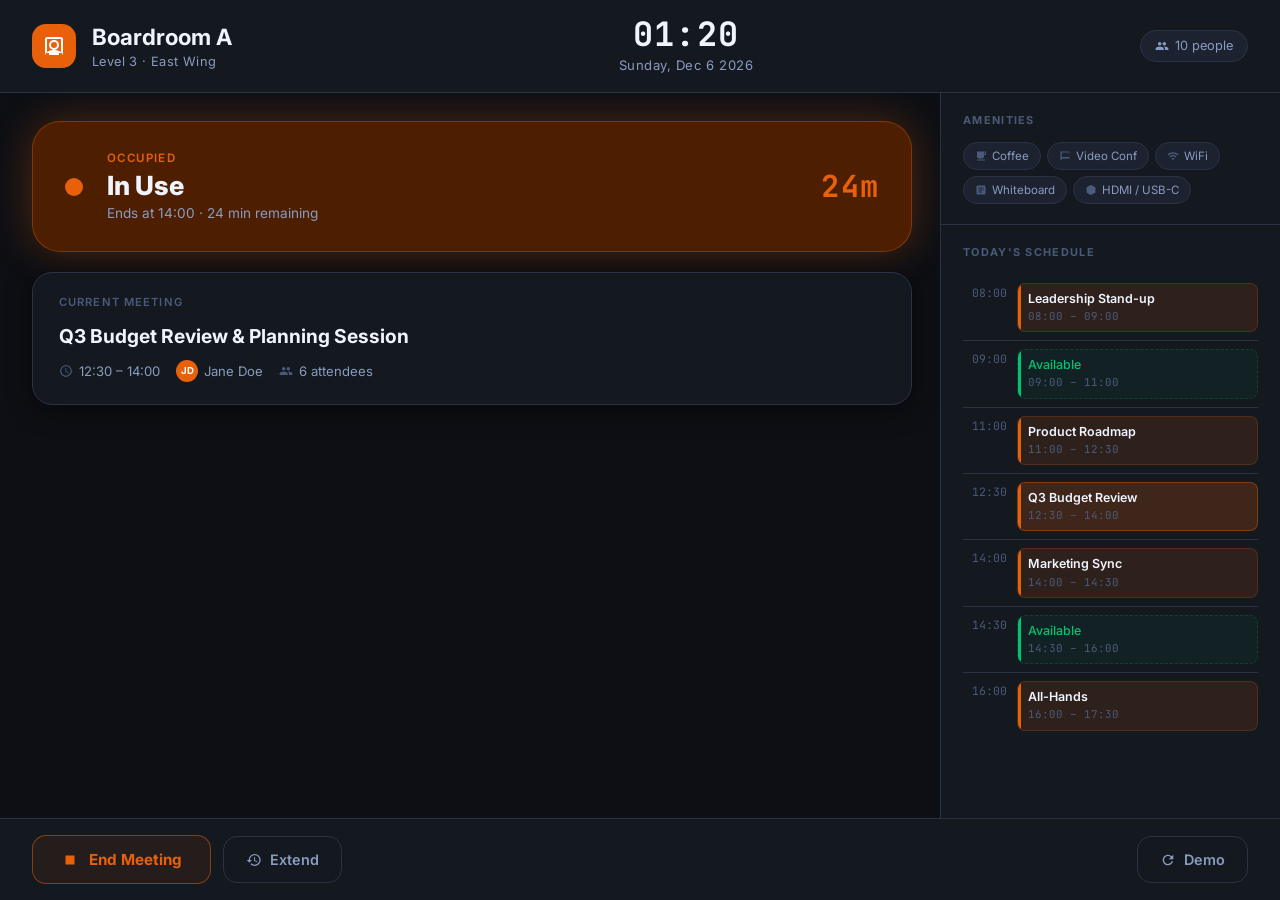
==== room-booking-standalone.html @ ab17bc0b "Add self-contained standalone room booking HTML Single file with all CSS inlined — can be opened dir" ====
<!DOCTYPE html>
<html lang="en">
<head>
  <meta charset="UTF-8" />
  <meta name="viewport" content="width=1280, initial-scale=1.0" />
  <title>Room Booking — Q-SYS Touch Panel</title>
  <link rel="preconnect" href="https://fonts.googleapis.com" />
  <link href="https://fonts.googleapis.com/css2?family=Inter:wght@400;500;600;700;800&family=JetBrains+Mono:wght@400;700&display=swap" rel="stylesheet" />
  <style>
/* ============================================================
   Q-SYS Touch Panel — Room Booking UI
   Target: 10" landscape panel (1280 × 800 typical)
   ============================================================ */

*, *::before, *::after {
  box-sizing: border-box;
  margin: 0;
  padding: 0;
  -webkit-tap-highlight-color: transparent;
  user-select: none;
}

:root {
  --brand:          #e8610a;
  --brand-dark:     #b84b00;
  --available:      #00c471;
  --available-dim:  #004d2c;
  --occupied:       #e8610a;
  --occupied-dim:   #4d1f00;
  --soon:           #f5a623;
  --soon-dim:       #4d3000;
  --bg:             #0d0f14;
  --surface:        #14181f;
  --surface-2:      #1c2230;
  --border:         #2a3345;
  --border-light:   #3a4860;
  --text-primary:   #f0f4ff;
  --text-secondary: #8a9bc0;
  --text-muted:     #4a5a7a;
  --radius-sm:  8px;
  --radius-md:  14px;
  --radius-lg:  20px;
  --radius-xl:  28px;
  --shadow-card: 0 4px 24px rgba(0,0,0,.5);
  --shadow-glow-avail: 0 0 40px rgba(0,196,113,.25);
  --shadow-glow-occ:   0 0 40px rgba(232,97,10,.30);
  --shadow-glow-soon:  0 0 40px rgba(245,166,35,.25);
  --font: 'Inter','Segoe UI',system-ui,sans-serif;
  --font-mono: 'JetBrains Mono','Fira Code','Consolas',monospace;
}

html, body {
  width: 100%; height: 100%;
  overflow: hidden;
  background: var(--bg);
  font-family: var(--font);
  color: var(--text-primary);
  font-size: 16px;
  line-height: 1.4;
}

/* ── Layout ── */
.panel {
  display: grid;
  grid-template-rows: auto 1fr auto;
  grid-template-columns: 1fr 340px;
  grid-template-areas: "header header" "main sidebar" "actions actions";
  height: 100vh;
  max-width: 1280px;
  margin: 0 auto;
}

/* ── Header ── */
.panel-header {
  grid-area: header;
  display: flex;
  align-items: center;
  justify-content: space-between;
  padding: 18px 32px;
  background: var(--surface);
  border-bottom: 1px solid var(--border);
  gap: 24px;
}
.header-room { display: flex; align-items: center; gap: 16px; min-width: 0; }
.room-icon {
  width: 44px; height: 44px;
  border-radius: var(--radius-md);
  background: var(--brand);
  display: flex; align-items: center; justify-content: center;
  flex-shrink: 0;
}
.room-icon svg { width: 24px; height: 24px; fill: #fff; }
.room-name {
  font-size: 1.4rem; font-weight: 700;
  color: var(--text-primary);
  white-space: nowrap; overflow: hidden; text-overflow: ellipsis;
}
.room-floor { font-size: .8rem; color: var(--text-secondary); margin-top: 1px; letter-spacing: .03em; }
.header-center { flex: 1; text-align: center; }
.header-time {
  font-size: 2.1rem; font-weight: 700;
  font-family: var(--font-mono);
  color: var(--text-primary);
  letter-spacing: .04em; line-height: 1;
}
.header-date { font-size: .82rem; color: var(--text-secondary); margin-top: 4px; letter-spacing: .04em; }
.header-meta { display: flex; align-items: center; gap: 12px; }
.capacity-badge {
  display: flex; align-items: center; gap: 6px;
  background: var(--surface-2); border: 1px solid var(--border);
  border-radius: 999px; padding: 6px 14px;
  font-size: .8rem; color: var(--text-secondary);
}
.capacity-badge svg { width: 14px; height: 14px; fill: var(--text-secondary); }

/* ── Main ── */
.panel-main {
  grid-area: main;
  display: flex; flex-direction: column;
  padding: 28px 28px 20px 32px;
  gap: 20px; overflow: hidden;
}

/* ── Status card ── */
.status-card {
  border-radius: var(--radius-xl);
  padding: 28px 32px;
  display: flex; align-items: center; gap: 24px;
  transition: box-shadow .4s ease, background .4s ease;
}
.status-card.available {
  background: var(--available-dim);
  border: 1.5px solid rgba(0,196,113,.35);
  box-shadow: var(--shadow-glow-avail);
}
.status-card.occupied {
  background: var(--occupied-dim);
  border: 1.5px solid rgba(232,97,10,.35);
  box-shadow: var(--shadow-glow-occ);
}
.status-card.soon {
  background: var(--soon-dim);
  border: 1.5px solid rgba(245,166,35,.35);
  box-shadow: var(--shadow-glow-soon);
}
.status-dot {
  width: 18px; height: 18px;
  border-radius: 50%; flex-shrink: 0;
  animation: pulse-ring 2s ease-in-out infinite;
}
.status-card.available .status-dot { background: var(--available); }
.status-card.occupied  .status-dot { background: var(--occupied); animation: none; }
.status-card.soon      .status-dot { background: var(--soon); }
@keyframes pulse-ring {
  0%   { box-shadow: 0 0 0 0   rgba(0,196,113,.5); }
  70%  { box-shadow: 0 0 0 10px rgba(0,196,113,0);  }
  100% { box-shadow: 0 0 0 0   rgba(0,196,113,.5); }
}
.status-text-group { flex: 1; }
.status-label {
  font-size: .72rem; font-weight: 600;
  letter-spacing: .12em; text-transform: uppercase; margin-bottom: 4px;
}
.status-card.available .status-label { color: var(--available); }
.status-card.occupied  .status-label { color: var(--occupied);  }
.status-card.soon      .status-label { color: var(--soon);      }
.status-title  { font-size: 1.65rem; font-weight: 800; color: var(--text-primary); line-height: 1.15; }
.status-subtitle { font-size: .85rem; color: var(--text-secondary); margin-top: 4px; }
.status-timer {
  font-family: var(--font-mono);
  font-size: 1.9rem; font-weight: 700;
  letter-spacing: .04em; flex-shrink: 0;
}
.status-card.available .status-timer { color: var(--available); }
.status-card.occupied  .status-timer { color: var(--occupied);  }
.status-card.soon      .status-timer { color: var(--soon);      }

/* ── Meeting card ── */
.meeting-card {
  background: var(--surface);
  border: 1px solid var(--border);
  border-radius: var(--radius-lg);
  padding: 22px 26px;
  box-shadow: var(--shadow-card);
}
.meeting-card-label {
  font-size: .7rem; font-weight: 600;
  letter-spacing: .1em; text-transform: uppercase;
  color: var(--text-muted); margin-bottom: 12px;
}
.meeting-title {
  font-size: 1.2rem; font-weight: 700;
  color: var(--text-primary); margin-bottom: 8px;
  display: -webkit-box;
  -webkit-line-clamp: 2; -webkit-box-orient: vertical; overflow: hidden;
}
.meeting-meta { display: flex; flex-wrap: wrap; gap: 16px; margin-top: 10px; }
.meeting-meta-item { display: flex; align-items: center; gap: 6px; font-size: .82rem; color: var(--text-secondary); }
.meeting-meta-item svg { width: 14px; height: 14px; fill: var(--text-muted); flex-shrink: 0; }
.organizer-avatar {
  width: 22px; height: 22px; border-radius: 50%;
  background: var(--brand);
  display: flex; align-items: center; justify-content: center;
  font-size: .6rem; font-weight: 700; color: #fff; flex-shrink: 0;
}

/* ── Quick-book ── */
.quick-book { display: flex; flex-direction: column; gap: 10px; }
.quick-book-label {
  font-size: .72rem; font-weight: 600;
  letter-spacing: .1em; text-transform: uppercase;
  color: var(--text-muted); margin-bottom: 2px;
}
.quick-book-row { display: flex; gap: 10px; }
.btn-quick {
  flex: 1; padding: 16px 10px;
  border: 1.5px solid var(--border);
  border-radius: var(--radius-md);
  background: var(--surface);
  color: var(--text-primary);
  font-family: var(--font); font-size: .9rem; font-weight: 600;
  cursor: pointer;
  transition: background .15s, border-color .15s, transform .1s;
  display: flex; flex-direction: column; align-items: center; gap: 4px; line-height: 1.2;
}
.btn-quick .btn-duration { font-size: 1.25rem; font-weight: 800; color: var(--brand); }
.btn-quick:hover  { background: var(--surface-2); border-color: var(--brand); }
.btn-quick:active { transform: scale(.97); background: rgba(232,97,10,.12); }

/* ── Actions bar ── */
.panel-actions {
  grid-area: actions;
  display: flex; align-items: center; gap: 12px;
  padding: 16px 32px;
  background: var(--surface);
  border-top: 1px solid var(--border);
}
.btn-primary {
  display: flex; align-items: center; gap: 10px;
  padding: 14px 28px; border-radius: var(--radius-md);
  border: none; background: var(--brand); color: #fff;
  font-family: var(--font); font-size: .95rem; font-weight: 700;
  cursor: pointer;
  transition: background .15s, transform .1s;
  white-space: nowrap;
}
.btn-primary svg { width: 18px; height: 18px; fill: #fff; }
.btn-primary:hover  { background: var(--brand-dark); }
.btn-primary:active { transform: scale(.97); }

.btn-danger {
  display: flex; align-items: center; gap: 10px;
  padding: 14px 28px; border-radius: var(--radius-md);
  border: 1.5px solid rgba(232,97,10,.5);
  background: rgba(232,97,10,.08); color: var(--occupied);
  font-family: var(--font); font-size: .95rem; font-weight: 700;
  cursor: pointer;
  transition: background .15s, border-color .15s, transform .1s;
  white-space: nowrap;
}
.btn-danger svg { width: 18px; height: 18px; fill: currentColor; }
.btn-danger:hover  { background: rgba(232,97,10,.18); border-color: var(--occupied); }
.btn-danger:active { transform: scale(.97); }

.btn-ghost {
  display: flex; align-items: center; gap: 8px;
  padding: 14px 22px; border-radius: var(--radius-md);
  border: 1.5px solid var(--border);
  background: transparent; color: var(--text-secondary);
  font-family: var(--font); font-size: .9rem; font-weight: 600;
  cursor: pointer;
  transition: background .15s, border-color .15s, color .15s;
  white-space: nowrap;
}
.btn-ghost svg { width: 16px; height: 16px; fill: currentColor; }
.btn-ghost:hover { background: var(--surface-2); border-color: var(--border-light); color: var(--text-primary); }
.actions-spacer { flex: 1; }

/* ── Sidebar ── */
.panel-sidebar {
  grid-area: sidebar;
  display: flex; flex-direction: column;
  border-left: 1px solid var(--border);
  background: var(--surface); overflow: hidden;
}
.sidebar-section { padding: 20px 22px; border-bottom: 1px solid var(--border); }
.sidebar-section:last-child { border-bottom: none; flex: 1; overflow-y: auto; }
.sidebar-section-title {
  font-size: .68rem; font-weight: 700;
  letter-spacing: .12em; text-transform: uppercase;
  color: var(--text-muted); margin-bottom: 14px;
}

/* ── Timeline ── */
.timeline { display: flex; flex-direction: column; position: relative; }
.timeline-slot {
  display: flex; align-items: flex-start; gap: 10px;
  padding: 8px 0; position: relative;
}
.timeline-slot + .timeline-slot { border-top: 1px solid var(--border); }
.timeline-time {
  font-family: var(--font-mono); font-size: .72rem;
  color: var(--text-muted); width: 44px; flex-shrink: 0;
  padding-top: 2px; text-align: right;
}
.timeline-bar-wrap { flex: 1; }
.timeline-event {
  border-radius: var(--radius-sm);
  padding: 7px 10px;
  display: flex; flex-direction: column; gap: 2px;
  position: relative; overflow: hidden;
}
.timeline-event::before {
  content: ''; position: absolute;
  left: 0; top: 0; bottom: 0; width: 3px;
  border-radius: 4px 0 0 4px;
}
.timeline-event.ev-occupied {
  background: rgba(232,97,10,.12);
  border: 1px solid rgba(232,97,10,.2);
}
.timeline-event.ev-occupied::before { background: var(--occupied); }
.timeline-event.ev-current {
  background: rgba(232,97,10,.2);
  border: 1px solid rgba(232,97,10,.4);
}
.timeline-event.ev-current::before { background: var(--occupied); }
.timeline-event.ev-available {
  background: rgba(0,196,113,.06);
  border: 1px dashed rgba(0,196,113,.2);
}
.timeline-event.ev-available::before { background: var(--available); }
.timeline-event-title { font-size: .78rem; font-weight: 600; color: var(--text-primary); line-height: 1.3; }
.timeline-event.ev-available .timeline-event-title { color: var(--available); font-weight: 500; }
.timeline-event-time { font-size: .68rem; color: var(--text-muted); font-family: var(--font-mono); }

/* ── Amenities ── */
.amenities { display: flex; flex-wrap: wrap; gap: 6px; }
.amenity-chip {
  display: flex; align-items: center; gap: 5px;
  background: var(--surface-2); border: 1px solid var(--border);
  border-radius: 999px; padding: 5px 11px;
  font-size: .72rem; color: var(--text-secondary);
}
.amenity-chip svg { width: 12px; height: 12px; fill: var(--text-muted); }

/* ── Modal ── */
.modal-overlay {
  position: fixed; inset: 0;
  background: rgba(0,0,0,.7);
  backdrop-filter: blur(6px);
  display: flex; align-items: center; justify-content: center;
  z-index: 100; opacity: 0; pointer-events: none;
  transition: opacity .2s;
}
.modal-overlay.open { opacity: 1; pointer-events: all; }
.modal {
  background: var(--surface);
  border: 1px solid var(--border-light);
  border-radius: var(--radius-xl);
  padding: 36px 40px; width: 480px; max-width: 90vw;
  box-shadow: 0 24px 80px rgba(0,0,0,.6);
  transform: translateY(12px) scale(.97);
  transition: transform .2s;
}
.modal-overlay.open .modal { transform: translateY(0) scale(1); }
.modal-title { font-size: 1.3rem; font-weight: 800; color: var(--text-primary); margin-bottom: 6px; }
.modal-sub { font-size: .85rem; color: var(--text-secondary); margin-bottom: 28px; }
.duration-picker {
  display: grid; grid-template-columns: repeat(3,1fr); gap: 10px; margin-bottom: 28px;
}
.duration-btn {
  padding: 18px 10px; border-radius: var(--radius-md);
  border: 1.5px solid var(--border);
  background: var(--surface-2); color: var(--text-primary);
  font-family: var(--font); font-size: .85rem; font-weight: 600;
  cursor: pointer;
  display: flex; flex-direction: column; align-items: center; gap: 4px;
  transition: background .15s, border-color .15s;
}
.duration-btn .dur-num { font-size: 1.5rem; font-weight: 800; color: var(--brand); }
.duration-btn.selected, .duration-btn:hover { border-color: var(--brand); background: rgba(232,97,10,.1); }
.modal-actions { display: flex; gap: 12px; justify-content: flex-end; }

/* ── Check-in banner ── */
.checkin-banner {
  background: linear-gradient(135deg, rgba(245,166,35,.15), rgba(245,166,35,.05));
  border: 1.5px solid rgba(245,166,35,.4);
  border-radius: var(--radius-lg);
  padding: 16px 22px;
  display: flex; align-items: center; gap: 16px;
}
.checkin-icon {
  width: 40px; height: 40px; border-radius: var(--radius-md);
  background: rgba(245,166,35,.15);
  display: flex; align-items: center; justify-content: center; flex-shrink: 0;
}
.checkin-icon svg { width: 20px; height: 20px; fill: var(--soon); }
.checkin-text { flex: 1; }
.checkin-title { font-size: .88rem; font-weight: 700; color: var(--soon); margin-bottom: 2px; }
.checkin-sub { font-size: .75rem; color: var(--text-secondary); }

/* ── Scrollbar ── */
.panel-sidebar ::-webkit-scrollbar { width: 4px; }
.panel-sidebar ::-webkit-scrollbar-track { background: transparent; }
.panel-sidebar ::-webkit-scrollbar-thumb { background: var(--border); border-radius: 4px; }

/* ── Responsive ── */
@media (max-width: 1100px) {
  .panel { grid-template-columns: 1fr 300px; }
  .header-time { font-size: 1.8rem; }
  .status-title { font-size: 1.4rem; }
}
@media (max-width: 700px) {
  .panel {
    grid-template-columns: 1fr;
    grid-template-rows: auto 1fr auto auto;
    grid-template-areas: "header" "main" "sidebar" "actions";
  }
  .panel-sidebar { border-left: none; border-top: 1px solid var(--border); max-height: 260px; }
  .panel-header  { padding: 14px 18px; }
  .panel-main    { padding: 16px; }
  .panel-actions { padding: 12px 16px; flex-wrap: wrap; }
  .header-time   { font-size: 1.55rem; }
  .status-title  { font-size: 1.2rem; }
  .status-timer  { font-size: 1.5rem; }
}

.hidden  { display: none !important; }
  </style>
</head>
<body>

<div class="panel" id="panel">

  <!-- HEADER -->
  <header class="panel-header">
    <div class="header-room">
      <div class="room-icon">
        <svg viewBox="0 0 24 24"><path d="M19 3H5a2 2 0 0 0-2 2v14a2 2 0 0 0 2 2h2v-2H5V5h14v14h-2v2h2a2 2 0 0 0 2-2V5a2 2 0 0 0-2-2zm-7 3a5 5 0 0 1 5 5 5 5 0 0 1-5 5 5 5 0 0 1-5-5 5 5 0 0 1 5-5zm0 2a3 3 0 0 0-3 3 3 3 0 0 0 3 3 3 3 0 0 0 3-3 3 3 0 0 0-3-3zm0 8c2.67 0 8 1.34 8 4v1H4v-1c0-2.66 5.33-4 8-4z"/></svg>
      </div>
      <div>
        <div class="room-name">Boardroom A</div>
        <div class="room-floor">Level 3 · East Wing</div>
      </div>
    </div>

    <div class="header-center">
      <div class="header-time" id="clock">--:--</div>
      <div class="header-date" id="date-display">Loading…</div>
    </div>

    <div class="header-meta">
      <div class="capacity-badge">
        <svg viewBox="0 0 24 24"><path d="M16 11c1.66 0 2.99-1.34 2.99-3S17.66 5 16 5c-1.66 0-3 1.34-3 3s1.34 3 3 3zm-8 0c1.66 0 2.99-1.34 2.99-3S9.66 5 8 5C6.34 5 5 6.34 5 8s1.34 3 3 3zm0 2c-2.33 0-7 1.17-7 3.5V19h14v-2.5c0-2.33-4.67-3.5-7-3.5zm8 0c-.29 0-.62.02-.97.05 1.16.84 1.97 1.97 1.97 3.45V19h6v-2.5c0-2.33-4.67-3.5-7-3.5z"/></svg>
        10 people
      </div>
    </div>
  </header>

  <!-- MAIN -->
  <main class="panel-main">

    <div class="status-card available" id="status-card">
      <div class="status-dot"></div>
      <div class="status-text-group">
        <div class="status-label"   id="status-label">Available</div>
        <div class="status-title"   id="status-title">Room is free</div>
        <div class="status-subtitle" id="status-subtitle">Next meeting at 14:00</div>
      </div>
      <div class="status-timer" id="status-timer">1h 24m</div>
    </div>

    <div class="checkin-banner hidden" id="checkin-banner">
      <div class="checkin-icon">
        <svg viewBox="0 0 24 24"><path d="M12 2C6.48 2 2 6.48 2 12s4.48 10 10 10 10-4.48 10-10S17.52 2 12 2zm0 18c-4.41 0-8-3.59-8-8s3.59-8 8-8 8 3.59 8 8-3.59 8-8 8zm.5-13H11v6l5.25 3.15.75-1.23-4.5-2.67V7z"/></svg>
      </div>
      <div class="checkin-text">
        <div class="checkin-title">Check-in required</div>
        <div class="checkin-sub">Please check in or the room will be released in <span id="checkin-countdown">5:00</span></div>
      </div>
      <button class="btn-primary" onclick="doCheckin()">Check In</button>
    </div>

    <div class="meeting-card">
      <div class="meeting-card-label" id="meeting-card-label">Current Meeting</div>
      <div class="meeting-title"      id="meeting-title">Q3 Budget Review &amp; Planning Session</div>
      <div class="meeting-meta">
        <div class="meeting-meta-item">
          <svg viewBox="0 0 24 24"><path d="M12 2C6.48 2 2 6.48 2 12s4.48 10 10 10 10-4.48 10-10S17.52 2 12 2zm0 18c-4.41 0-8-3.59-8-8s3.59-8 8-8 8 3.59 8 8-3.59 8-8 8zm.5-13H11v6l5.25 3.15.75-1.23-4.5-2.67V7z"/></svg>
          <span id="meeting-time">12:30 – 14:00</span>
        </div>
        <div class="meeting-meta-item">
          <div class="organizer-avatar" id="organizer-initials">JD</div>
          <span id="meeting-organizer">Jane Doe</span>
        </div>
        <div class="meeting-meta-item">
          <svg viewBox="0 0 24 24"><path d="M16 11c1.66 0 2.99-1.34 2.99-3S17.66 5 16 5c-1.66 0-3 1.34-3 3s1.34 3 3 3zm-8 0c1.66 0 2.99-1.34 2.99-3S9.66 5 8 5C6.34 5 5 6.34 5 8s1.34 3 3 3zm0 2c-2.33 0-7 1.17-7 3.5V19h14v-2.5c0-2.33-4.67-3.5-7-3.5zm8 0c-.29 0-.62.02-.97.05 1.16.84 1.97 1.97 1.97 3.45V19h6v-2.5c0-2.33-4.67-3.5-7-3.5z"/></svg>
          <span id="meeting-attendees">6 attendees</span>
        </div>
      </div>
    </div>

    <div class="quick-book" id="quick-book">
      <div class="quick-book-label">Book this room instantly</div>
      <div class="quick-book-row">
        <button class="btn-quick" onclick="quickBook(15)"><span class="btn-duration">15</span>min</button>
        <button class="btn-quick" onclick="quickBook(30)"><span class="btn-duration">30</span>min</button>
        <button class="btn-quick" onclick="quickBook(60)"><span class="btn-duration">60</span>min</button>
        <button class="btn-quick" onclick="quickBook(90)"><span class="btn-duration">90</span>min</button>
      </div>
    </div>

  </main>

  <!-- SIDEBAR -->
  <aside class="panel-sidebar">
    <div class="sidebar-section">
      <div class="sidebar-section-title">Amenities</div>
      <div class="amenities">
        <div class="amenity-chip">
          <svg viewBox="0 0 24 24"><path d="M20 3H4v10c0 2.21 1.79 4 4 4h6c2.21 0 4-1.79 4-4v-3h2c1.11 0 2-.89 2-2V5c0-1.11-.89-2-2-2zm0 5h-2V5h2v3zM4 19h16v2H4z"/></svg>
          Coffee
        </div>
        <div class="amenity-chip">
          <svg viewBox="0 0 24 24"><path d="M21 3H3v18l4-4h14V3zm-2 11H6.83l-1.17 1.17V5h15v9z"/></svg>
          Video Conf
        </div>
        <div class="amenity-chip">
          <svg viewBox="0 0 24 24"><path d="M1 9l2 2c4.97-4.97 13.03-4.97 18 0l2-2C16.93 2.93 7.08 2.93 1 9zm8 8l3 3 3-3a4.237 4.237 0 0 0-6 0zm-4-4 2 2a7.074 7.074 0 0 1 10 0l2-2C15.14 9.14 8.87 9.14 5 13z"/></svg>
          WiFi
        </div>
        <div class="amenity-chip">
          <svg viewBox="0 0 24 24"><path d="M19 3H5c-1.1 0-2 .9-2 2v14c0 1.1.9 2 2 2h14c1.1 0 2-.9 2-2V5c0-1.1-.9-2-2-2zm-5 14H7v-2h7v2zm3-4H7v-2h10v2zm0-4H7V7h10v2z"/></svg>
          Whiteboard
        </div>
        <div class="amenity-chip">
          <svg viewBox="0 0 24 24"><path d="M21 16.5c0 .38-.21.71-.53.88l-7.9 4.44c-.16.12-.36.18-.57.18-.21 0-.41-.06-.57-.18l-7.9-4.44A.991.991 0 0 1 3 16.5v-9c0-.38.21-.71.53-.88l7.9-4.44c.16-.12.36-.18.57-.18.21 0 .41.06.57.18l7.9 4.44c.32.17.53.5.53.88v9z"/></svg>
          HDMI / USB-C
        </div>
      </div>
    </div>

    <div class="sidebar-section">
      <div class="sidebar-section-title">Today's Schedule</div>
      <div class="timeline" id="timeline"></div>
    </div>
  </aside>

  <!-- ACTIONS -->
  <footer class="panel-actions">
    <button class="btn-primary" id="btn-book" onclick="openBookModal()">
      <svg viewBox="0 0 24 24"><path d="M19 4h-1V2h-2v2H8V2H6v2H5c-1.11 0-1.99.9-1.99 2L3 20c0 1.1.89 2 2 2h14c1.1 0 2-.9 2-2V6c0-1.1-.9-2-2-2zm0 16H5V9h14v11zM7 11h5v5H7z"/></svg>
      Book Room
    </button>

    <button class="btn-danger hidden" id="btn-end" onclick="endMeeting()">
      <svg viewBox="0 0 24 24"><path d="M6 6h12v12H6z"/></svg>
      End Meeting
    </button>

    <button class="btn-ghost" id="btn-extend" onclick="openExtendModal()">
      <svg viewBox="0 0 24 24"><path d="M13 3a9 9 0 0 0-9 9H1l3.89 3.89.07.14L9 12H6c0-3.87 3.13-7 7-7s7 3.13 7 7-3.13 7-7 7c-1.93 0-3.68-.79-4.94-2.06l-1.42 1.42A8.954 8.954 0 0 0 13 21a9 9 0 0 0 0-18zm-1 5v5l4.28 2.54.72-1.21-3.5-2.08V8H12z"/></svg>
      Extend
    </button>

    <div class="actions-spacer"></div>

    <button class="btn-ghost" onclick="cycleState()" title="Demo: cycle states">
      <svg viewBox="0 0 24 24"><path d="M17.65 6.35A7.958 7.958 0 0 0 12 4c-4.42 0-7.99 3.58-7.99 8s3.57 8 7.99 8c3.73 0 6.84-2.55 7.73-6h-2.08A5.99 5.99 0 0 1 12 18c-3.31 0-6-2.69-6-6s2.69-6 6-6c1.66 0 3.14.69 4.22 1.78L13 11h7V4l-2.35 2.35z"/></svg>
      Demo
    </button>
  </footer>

</div><!-- /.panel -->

<!-- BOOK MODAL -->
<div class="modal-overlay" id="book-modal">
  <div class="modal">
    <div class="modal-title">Book Boardroom A</div>
    <div class="modal-sub">Select a duration — booking starts now</div>
    <div class="duration-picker">
      <button class="duration-btn selected" onclick="selectDuration(this,15)"><span class="dur-num">15</span>min</button>
      <button class="duration-btn" onclick="selectDuration(this,30)"><span class="dur-num">30</span>min</button>
      <button class="duration-btn" onclick="selectDuration(this,60)"><span class="dur-num">60</span>min</button>
      <button class="duration-btn" onclick="selectDuration(this,90)"><span class="dur-num">90</span>min</button>
      <button class="duration-btn" onclick="selectDuration(this,120)"><span class="dur-num">2</span>hrs</button>
      <button class="duration-btn" onclick="selectDuration(this,180)"><span class="dur-num">3</span>hrs</button>
    </div>
    <div class="modal-actions">
      <button class="btn-ghost" onclick="closeModal('book-modal')">Cancel</button>
      <button class="btn-primary" onclick="confirmBook()">
        <svg viewBox="0 0 24 24"><path d="M9 16.17L4.83 12l-1.42 1.41L9 19 21 7l-1.41-1.41z"/></svg>
        Confirm
      </button>
    </div>
  </div>
</div>

<!-- EXTEND MODAL -->
<div class="modal-overlay" id="extend-modal">
  <div class="modal">
    <div class="modal-title">Extend Meeting</div>
    <div class="modal-sub">How much extra time do you need?</div>
    <div class="duration-picker">
      <button class="duration-btn selected" onclick="selectDuration(this,15)"><span class="dur-num">+15</span>min</button>
      <button class="duration-btn" onclick="selectDuration(this,30)"><span class="dur-num">+30</span>min</button>
      <button class="duration-btn" onclick="selectDuration(this,60)"><span class="dur-num">+60</span>min</button>
    </div>
    <div class="modal-actions">
      <button class="btn-ghost" onclick="closeModal('extend-modal')">Cancel</button>
      <button class="btn-primary" onclick="confirmExtend()">
        <svg viewBox="0 0 24 24"><path d="M9 16.17L4.83 12l-1.42 1.41L9 19 21 7l-1.41-1.41z"/></svg>
        Extend
      </button>
    </div>
  </div>
</div>

<script>
  /* ── Demo states ── */
  const STATES = ['available','occupied','soon'];
  let stateIdx = 1;

  const DEMO = {
    available: {
      card:'available', label:'Available', title:'Room is free',
      subtitle:'Next meeting at 14:00', timer:'1h 24m',
      meetingLabel:'Upcoming Meeting', meetingTitle:'Marketing Sync',
      meetingTime:'14:00 – 14:30', organizer:'Ali Hassan', initials:'AH',
      attendees:'4 attendees', showBook:true, showEnd:false,
    },
    occupied: {
      card:'occupied', label:'Occupied', title:'In Use',
      subtitle:'Ends at 14:00 · 24 min remaining', timer:'24m',
      meetingLabel:'Current Meeting', meetingTitle:'Q3 Budget Review & Planning Session',
      meetingTime:'12:30 – 14:00', organizer:'Jane Doe', initials:'JD',
      attendees:'6 attendees', showBook:false, showEnd:true,
    },
    soon: {
      card:'soon', label:'Starting Soon', title:'Meeting in 8 min',
      subtitle:'Please wrap up — next booking at 13:00', timer:'8m',
      meetingLabel:'Next Meeting', meetingTitle:'Design Review — Sprint 24',
      meetingTime:'13:00 – 14:00', organizer:'Priya Sharma', initials:'PS',
      attendees:'8 attendees', showBook:false, showEnd:false,
    },
  };

  function applyState(key) {
    const d = DEMO[key];
    const sc = document.getElementById('status-card');
    sc.className = `status-card ${d.card}`;
    document.getElementById('status-label').textContent    = d.label;
    document.getElementById('status-title').textContent    = d.title;
    document.getElementById('status-subtitle').textContent = d.subtitle;
    document.getElementById('status-timer').textContent    = d.timer;
    document.getElementById('meeting-card-label').textContent = d.meetingLabel;
    document.getElementById('meeting-title').textContent      = d.meetingTitle;
    document.getElementById('meeting-time').textContent       = d.meetingTime;
    document.getElementById('meeting-organizer').textContent  = d.organizer;
    document.getElementById('organizer-initials').textContent = d.initials;
    document.getElementById('meeting-attendees').textContent  = d.attendees;
    toggle('quick-book', d.showBook);
    toggle('btn-book',   d.showBook);
    toggle('btn-end',   !d.showBook && d.showEnd);
    toggle('btn-extend', d.showEnd);
    toggle('checkin-banner', key === 'soon');
  }

  function toggle(id, show) {
    const el = document.getElementById(id);
    if (!el) return;
    show ? el.classList.remove('hidden') : el.classList.add('hidden');
  }

  function cycleState() {
    stateIdx = (stateIdx + 1) % STATES.length;
    applyState(STATES[stateIdx]);
  }

  applyState('occupied');

  /* ── Clock ── */
  function updateClock() {
    const now = new Date();
    const hh  = String(now.getHours()).padStart(2,'0');
    const mm  = String(now.getMinutes()).padStart(2,'0');
    document.getElementById('clock').textContent = `${hh}:${mm}`;
    const days   = ['Sunday','Monday','Tuesday','Wednesday','Thursday','Friday','Saturday'];
    const months = ['Jan','Feb','Mar','Apr','May','Jun','Jul','Aug','Sep','Oct','Nov','Dec'];
    document.getElementById('date-display').textContent =
      `${days[now.getDay()]}, ${months[now.getMonth()]} ${now.getDate()} ${now.getFullYear()}`;
  }
  setInterval(updateClock, 1000);
  updateClock();

  /* ── Timeline ── */
  const schedule = [
    { time:'08:00', end:'09:00', title:'Leadership Stand-up', type:'occupied'  },
    { time:'09:00', end:'11:00', title:'Available',            type:'available' },
    { time:'11:00', end:'12:30', title:'Product Roadmap',      type:'occupied'  },
    { time:'12:30', end:'14:00', title:'Q3 Budget Review',     type:'current'   },
    { time:'14:00', end:'14:30', title:'Marketing Sync',       type:'occupied'  },
    { time:'14:30', end:'16:00', title:'Available',            type:'available' },
    { time:'16:00', end:'17:30', title:'All-Hands',            type:'occupied'  },
  ];

  const tl = document.getElementById('timeline');
  schedule.forEach(s => {
    const cls = s.type === 'current' ? 'ev-current'
              : s.type === 'available' ? 'ev-available' : 'ev-occupied';
    tl.innerHTML += `
      <div class="timeline-slot">
        <div class="timeline-time">${s.time}</div>
        <div class="timeline-bar-wrap">
          <div class="timeline-event ${cls}">
            <div class="timeline-event-title">${s.title}</div>
            <div class="timeline-event-time">${s.time} – ${s.end}</div>
          </div>
        </div>
      </div>`;
  });

  /* ── Modals ── */
  let selectedDuration = 15;
  function openBookModal()   { document.getElementById('book-modal').classList.add('open'); }
  function openExtendModal() { document.getElementById('extend-modal').classList.add('open'); }
  function closeModal(id)    { document.getElementById(id).classList.remove('open'); }

  function selectDuration(btn, mins) {
    btn.closest('.duration-picker').querySelectorAll('.duration-btn')
       .forEach(b => b.classList.remove('selected'));
    btn.classList.add('selected');
    selectedDuration = mins;
  }

  function confirmBook()   { closeModal('book-modal');   applyState('occupied'); stateIdx = 1; }
  function confirmExtend() { closeModal('extend-modal'); }
  function quickBook(mins) { selectedDuration = mins; confirmBook(); }
  function endMeeting()    { applyState('available'); stateIdx = 0; }
  function doCheckin()     { document.getElementById('checkin-banner').classList.add('hidden'); applyState('occupied'); stateIdx = 1; }

  document.querySelectorAll('.modal-overlay').forEach(ov => {
    ov.addEventListener('click', e => { if (e.target === ov) ov.classList.remove('open'); });
  });
</script>
</body>
</html>
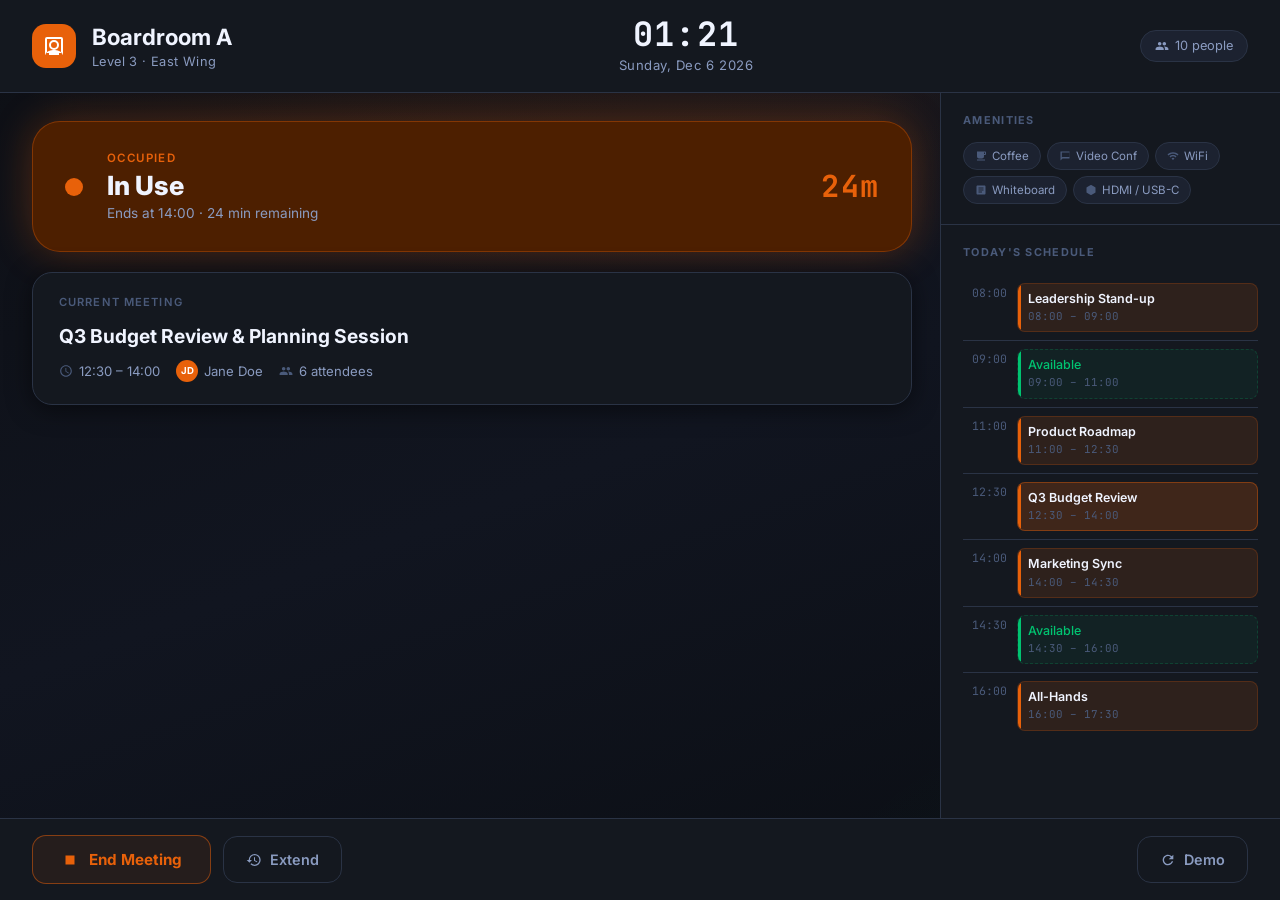
==== commit 7c950d49: "Add default background gradient to room booking panel Layered background: warm orange radial glow at" ====
--- a/room-booking-standalone.html
+++ b/room-booking-standalone.html
@@ -52,7 +52,11 @@
 html, body {
   width: 100%; height: 100%;
   overflow: hidden;
-  background: var(--bg);
+  background-color: var(--bg);
+  background-image:
+    radial-gradient(ellipse 80% 60% at 50% -10%, rgba(232, 97, 10, 0.12) 0%, transparent 70%),
+    radial-gradient(ellipse 60% 40% at 100% 100%, rgba(0, 196, 113, 0.06) 0%, transparent 60%),
+    linear-gradient(160deg, #0d0f14 0%, #111520 50%, #0a0d12 100%);
   font-family: var(--font);
   color: var(--text-primary);
   font-size: 16px;
